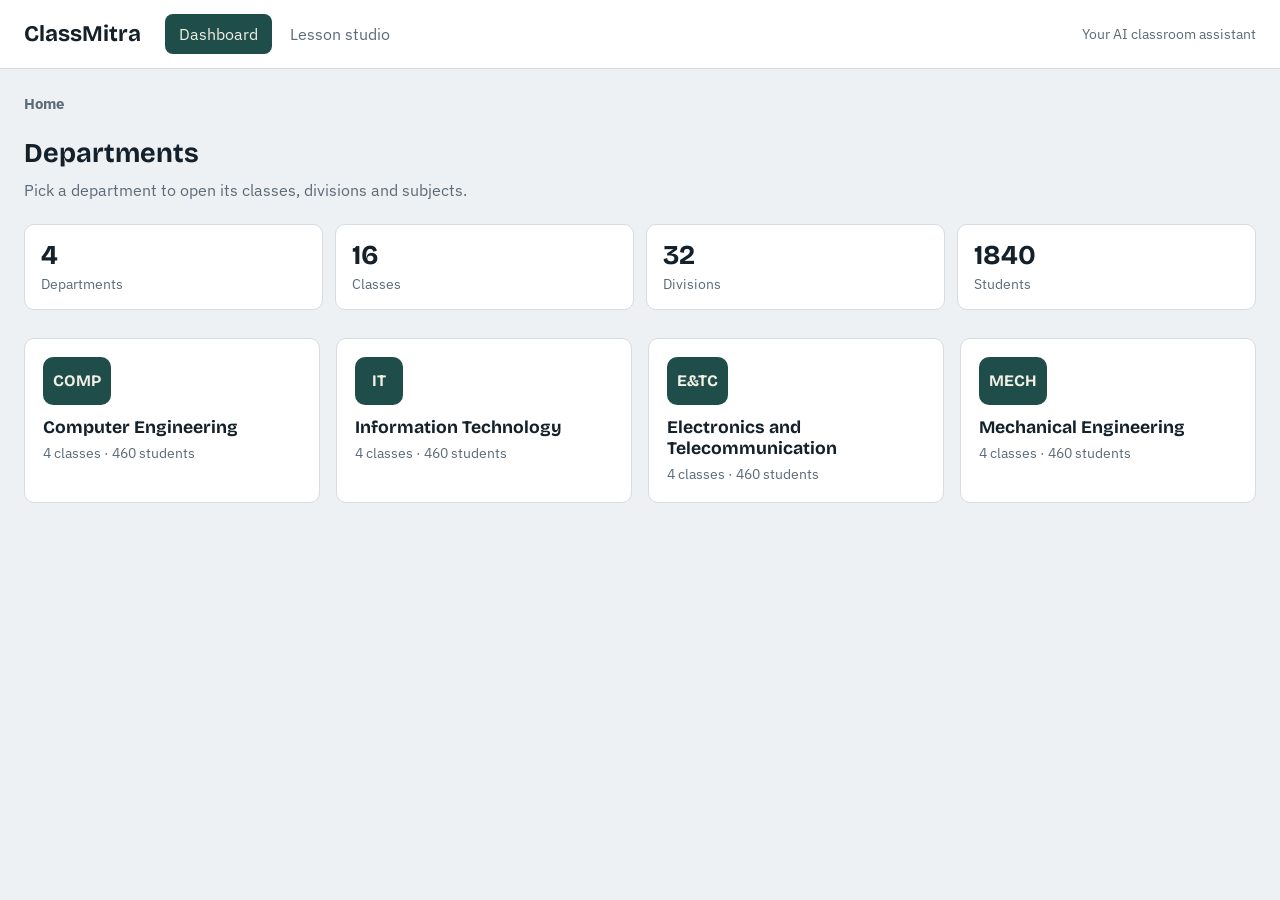
==== index.html @ f7d59e33 "Add ClassMitra dashboard and lesson studio" ====
<!DOCTYPE html>
<html lang="en">
<head>
  <meta charset="UTF-8">
  <meta name="viewport" content="width=device-width, initial-scale=1">
  <title>Dashboard</title>
  <link rel="preconnect" href="https://fonts.googleapis.com">
  <link rel="preconnect" href="https://fonts.gstatic.com" crossorigin>
  <link href="https://fonts.googleapis.com/css2?family=Bricolage+Grotesque:wght@500;700&family=IBM+Plex+Sans:wght@400;500&display=swap" rel="stylesheet">
  <link rel="stylesheet" href="css/style.css">
  <link rel="stylesheet" href="css/dashboard.css">
</head>
<body>
  <header class="top">
    <h1 id="brand">ClassMitra</h1>
    <nav>
      <a class="tab active" href="index.html">Dashboard</a>
      <a class="tab" href="studio.html">Lesson studio</a>
    </nav>
    <span class="mode" id="tagline"></span>
  </header>

  <main id="app" aria-live="polite"></main>

  <script src="js/data.js"></script>
  <script src="js/dashboard.js"></script>
</body>
</html>
---- css/style.css ----
:root {
  --paper: #eef1f4;
  --card: #ffffff;
  --ink: #14212b;
  --muted: #5b6b78;
  --line: #d5dce2;
  --board: #1f4d4a;
  --chalk: #f2efe4;
  --mark: #e8a317;
  --alert: #c2412d;
  --ok: #2f7d4f;
  --r: 10px;
}
* { box-sizing: border-box; }
body {
  margin: 0; background: var(--paper); color: var(--ink);
  font: 400 16px/1.5 "IBM Plex Sans", system-ui, sans-serif;
}
h1, h2 { font-family: "Bricolage Grotesque", sans-serif; margin: 0; }
h1 { font-size: 1.4rem; }
h2 { font-size: 1.05rem; margin: 20px 0 8px; }

.top {
  display: flex; align-items: center; gap: 24px; flex-wrap: wrap;
  padding: 14px 24px; background: var(--card); border-bottom: 1px solid var(--line);
}
nav { display: flex; gap: 4px; margin-right: auto; }
.tab {
  border: 0; background: none; padding: 8px 14px; border-radius: 8px;
  font: inherit; color: var(--muted); cursor: pointer;
}
.tab.active { background: var(--board); color: var(--chalk); }
.mode { font-size: .85rem; color: var(--muted); }

main { padding: 24px; max-width: 1280px; margin: 0 auto; }
.view { display: none; gap: 24px; }
.view.active { display: grid; grid-template-columns: minmax(300px, 400px) 1fr; align-items: start; }
#view-live.active { grid-template-columns: 1fr minmax(260px, 340px); }

.panel { background: var(--card); border: 1px solid var(--line); border-radius: var(--r); padding: 20px; }

label { display: block; font-weight: 500; font-size: .92rem; margin: 14px 0 4px; }
input[type=text], input[type=tel], textarea, select {
  width: 100%; padding: 9px 11px; font: inherit; color: inherit;
  border: 1px solid var(--line); border-radius: 8px; background: #fff;
}
textarea { resize: vertical; }
.row { display: grid; gap: 12px; }
.form .row { grid-template-columns: 1fr; }
.row.actions { display: flex; gap: 10px; flex-wrap: wrap; margin-top: 16px; }

button, .btn {
  font: inherit; cursor: pointer; text-decoration: none; display: inline-block;
  padding: 9px 16px; border-radius: 8px; border: 1px solid var(--line);
  background: #fff; color: var(--ink);
}
.primary { background: var(--mark); border-color: var(--mark); color: #2a1d00; font-weight: 500; margin-top: 18px; }
.primary:disabled { opacity: .6; cursor: wait; }
:focus-visible { outline: 3px solid var(--mark); outline-offset: 2px; }
[hidden] { display: none !important; }

.status { color: var(--muted); font-size: .9rem; min-height: 1.3em; }

/* Stage: the one memorable element */
.stage {
  position: relative; aspect-ratio: 16 / 9; border-radius: var(--r); overflow: hidden;
  background: var(--board); border: 6px solid #8a6a43;
}
.visual {
  position: absolute; inset: 0 28% 0 0; display: grid; place-items: center;
  padding: 20px; color: var(--chalk); text-align: center; font-family: "Bricolage Grotesque", sans-serif; font-size: 1.1rem;
}
.avatarBox {
  position: absolute; right: 12px; bottom: 12px; width: 25%; aspect-ratio: 3 / 4;
  border-radius: 8px; background: var(--chalk); color: var(--board);
  display: grid; place-items: center; font-weight: 500;
}
.stage video { position: absolute; inset: 0; width: 100%; height: 100%; background: #000; }

.scenes { padding-left: 20px; margin: 0; }
.scenes li { padding: 8px 0; border-bottom: 1px solid var(--line); cursor: pointer; }
.scenes li.empty { list-style: none; color: var(--muted); cursor: default; border: 0; margin-left: -20px; }
.scenes li.on { color: var(--board); font-weight: 500; }
.scenes small { display: block; color: var(--muted); font-weight: 400; }

/* Live classroom */
.tiles { display: grid; grid-template-columns: repeat(auto-fill, minmax(180px, 1fr)); gap: 12px; }
.tile {
  position: relative; aspect-ratio: 4 / 3; border-radius: 8px; overflow: hidden;
  background: #2b3944; color: #fff; border: 3px solid transparent;
}
.tile video { width: 100%; height: 100%; object-fit: cover; }
.tile .name { position: absolute; left: 8px; top: 6px; font-size: .85rem; }
.tile .score {
  position: absolute; left: 8px; right: 8px; bottom: 8px; height: 8px; border-radius: 4px;
  background: rgba(255,255,255,.25); overflow: hidden;
}
.tile .score i { display: block; height: 100%; background: var(--ok); transition: width .4s; }
.tile.low { border-color: var(--alert); }
.tile.low .score i { background: var(--alert); }
.hint { color: var(--muted); font-size: .88rem; }
.check { display: flex; gap: 8px; align-items: flex-start; font-weight: 400; }
.log { list-style: none; padding: 0; margin: 0; max-height: 280px; overflow: auto; font-size: .9rem; }
.log li { padding: 6px 0; border-bottom: 1px solid var(--line); }
.log li.empty { color: var(--muted); border: 0; }

dialog { border: 0; border-radius: var(--r); padding: 24px; max-width: 420px; }
dialog::backdrop { background: rgba(20,33,43,.5); }

@media (max-width: 860px) {
  .view.active, #view-live.active { grid-template-columns: 1fr; }
}
@media (prefers-reduced-motion: reduce) { * { transition: none !important; } }
---- css/dashboard.css ----
a.tab { text-decoration: none; }
.brandlink { color: inherit; text-decoration: none; }
.sub { font: 400 .9rem "IBM Plex Sans", sans-serif; color: var(--muted); margin-left: 8px; }
.ctx { margin: 0 0 16px; padding: 8px 12px; background: var(--card); border: 1px solid var(--line); border-radius: 8px; color: var(--muted); }

.crumbs { display: flex; flex-wrap: wrap; gap: 6px; align-items: center; margin: 0 0 18px; font-size: .92rem; color: var(--muted); }
.crumbs a { color: var(--board); font-weight: 500; text-decoration: none; }
.crumbs a:hover { text-decoration: underline; }
.crumbs .sep { opacity: .5; }

.hero { margin-bottom: 22px; }
.hero h2 { font-size: 1.7rem; margin: 0; }
.hero p { margin: 4px 0 0; color: var(--muted); }

.stats { display: grid; grid-template-columns: repeat(auto-fit, minmax(150px, 1fr)); gap: 12px; margin-bottom: 28px; }
.stat { background: var(--card); border: 1px solid var(--line); border-radius: var(--r); padding: 14px 16px; }
.stat b { display: block; font: 700 1.7rem "Bricolage Grotesque", sans-serif; }
.stat span { color: var(--muted); font-size: .9rem; }

.grid { display: grid; grid-template-columns: repeat(auto-fill, minmax(240px, 1fr)); gap: 16px; }
.card {
  display: block; background: var(--card); border: 1px solid var(--line); border-radius: var(--r);
  padding: 18px; color: inherit; text-decoration: none; transition: transform .15s, border-color .15s;
}
.card:hover { transform: translateY(-3px); border-color: var(--board); }
.badge {
  display: inline-grid; place-items: center; min-width: 48px; height: 48px; padding: 0 10px; margin-bottom: 12px;
  border-radius: 10px; background: var(--board); color: var(--chalk); font: 700 1rem "Bricolage Grotesque", sans-serif;
}
.card h3 { margin: 0 0 4px; font: 700 1.1rem "Bricolage Grotesque", sans-serif; }
.card p { margin: 0; color: var(--muted); font-size: .9rem; }

.detail { display: grid; gap: 16px; grid-template-columns: repeat(auto-fit, minmax(240px, 1fr)); }
.tile { display: block; padding: 20px; border-radius: var(--r); border: 1px solid var(--line); background: var(--card); color: inherit; text-decoration: none; }
.tile:hover { border-color: var(--mark); }
.tile h3 { margin: 0 0 6px; font: 700 1.05rem "Bricolage Grotesque", sans-serif; }
.tile p { margin: 0; color: var(--muted); font-size: .9rem; }
.tile.off { opacity: .55; cursor: not-allowed; }
.tile.off:hover { border-color: var(--line); }
.empty-state { color: var(--muted); }
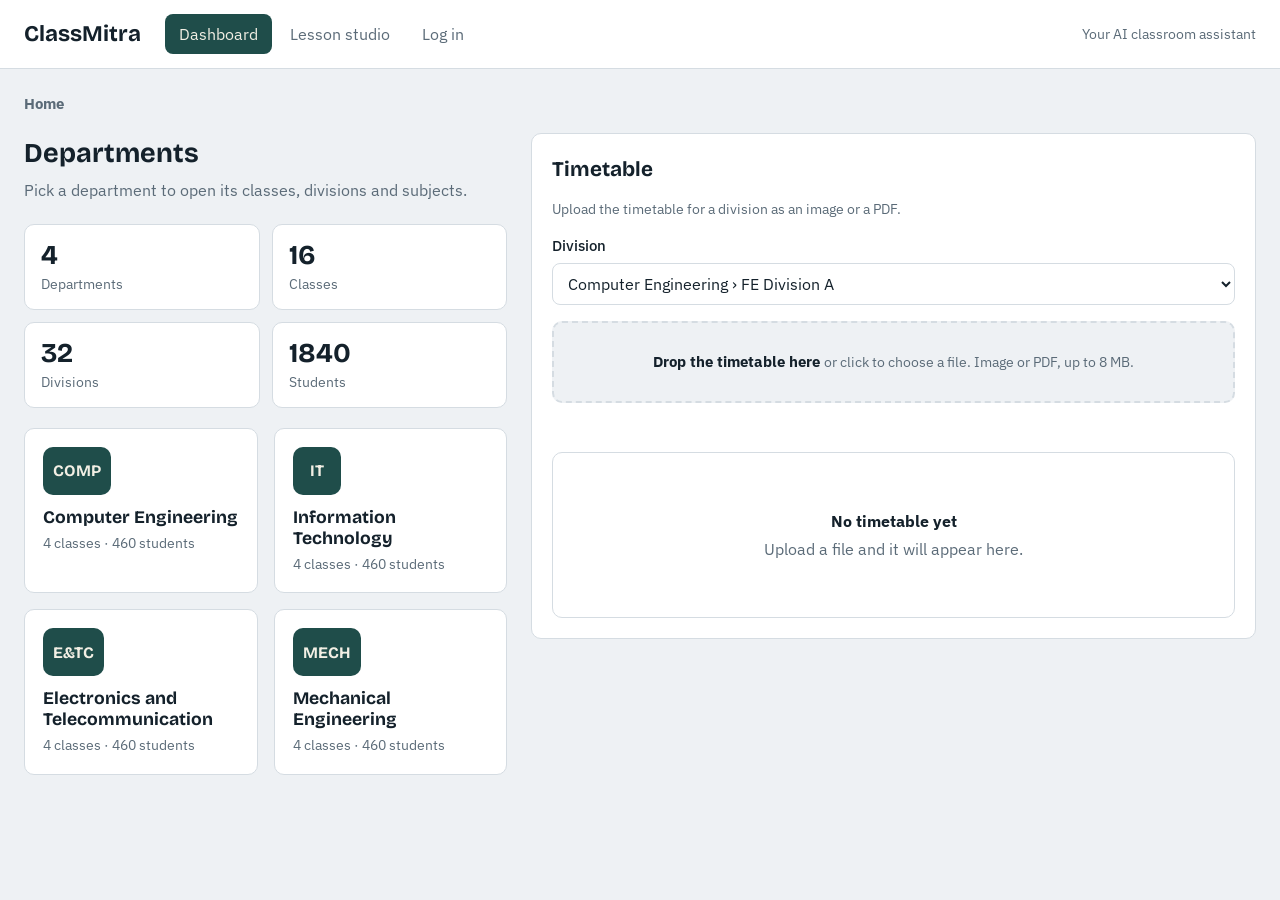
==== commit 2caf7fbd: "feat: add login page and link it from the dashboard" ====
--- a/index.html
+++ b/index.html
@@ -16,6 +16,7 @@
     <nav>
       <a class="tab active" href="index.html">Dashboard</a>
       <a class="tab" href="studio.html">Lesson studio</a>
+      <a class="tab" href="login.html">Log in</a>
     </nav>
     <span class="mode" id="tagline"></span>
   </header>
--- a/css/dashboard.css
+++ b/css/dashboard.css
@@ -38,3 +38,28 @@
 .tile.off { opacity: .55; cursor: not-allowed; }
 .tile.off:hover { border-color: var(--line); }
 .empty-state { color: var(--muted); }
+
+/* Home: departments on the left, timetable (more than half the width) on the right */
+.home { display: grid; grid-template-columns: minmax(0, 4fr) minmax(0, 6fr); gap: 24px; align-items: start; }
+.home .stats { grid-template-columns: repeat(2, 1fr); margin-bottom: 20px; }
+.home .grid { grid-template-columns: repeat(auto-fill, minmax(200px, 1fr)); }
+.tt { position: sticky; top: 16px; }
+.tt h2 { margin-top: 0; font-size: 1.3rem; }
+.tt label { display: block; margin: 14px 0 6px; font-weight: 500; }
+.drop {
+  display: grid; gap: 4px; place-items: center; text-align: center; margin-top: 16px !important; padding: 28px 16px;
+  border: 2px dashed var(--line); border-radius: var(--r); background: var(--paper); cursor: pointer;
+  transition: border-color .15s, background .15s;
+}
+.drop span { color: var(--muted); font-size: .9rem; font-weight: 400; }
+.drop:hover, .drop.over, .drop:focus-within { border-color: var(--board); background: #e4efed; }
+.sr { position: absolute; width: 1px; height: 1px; opacity: 0; overflow: hidden; }
+.ttfile { display: flex; justify-content: space-between; align-items: center; gap: 10px; flex-wrap: wrap; margin: 16px 0 10px; }
+.ttfile strong { overflow-wrap: anywhere; }
+.ttfile span { display: flex; gap: 8px; flex-wrap: wrap; }
+.ttbox { border: 1px solid var(--line); border-radius: var(--r); background: #fff; overflow: auto; max-height: 560px; }
+.ttbox img { display: block; width: 100%; height: auto; }
+.ttbox embed { display: block; width: 100%; height: 560px; }
+.ttempty { display: grid; gap: 4px; place-items: center; margin-top: 16px; padding: 56px 16px; border: 1px solid var(--line); border-radius: var(--r); color: var(--muted); text-align: center; }
+.ttempty b { color: var(--ink); }
+@media (max-width: 900px) { .home { grid-template-columns: 1fr; } .tt { position: static; } }
